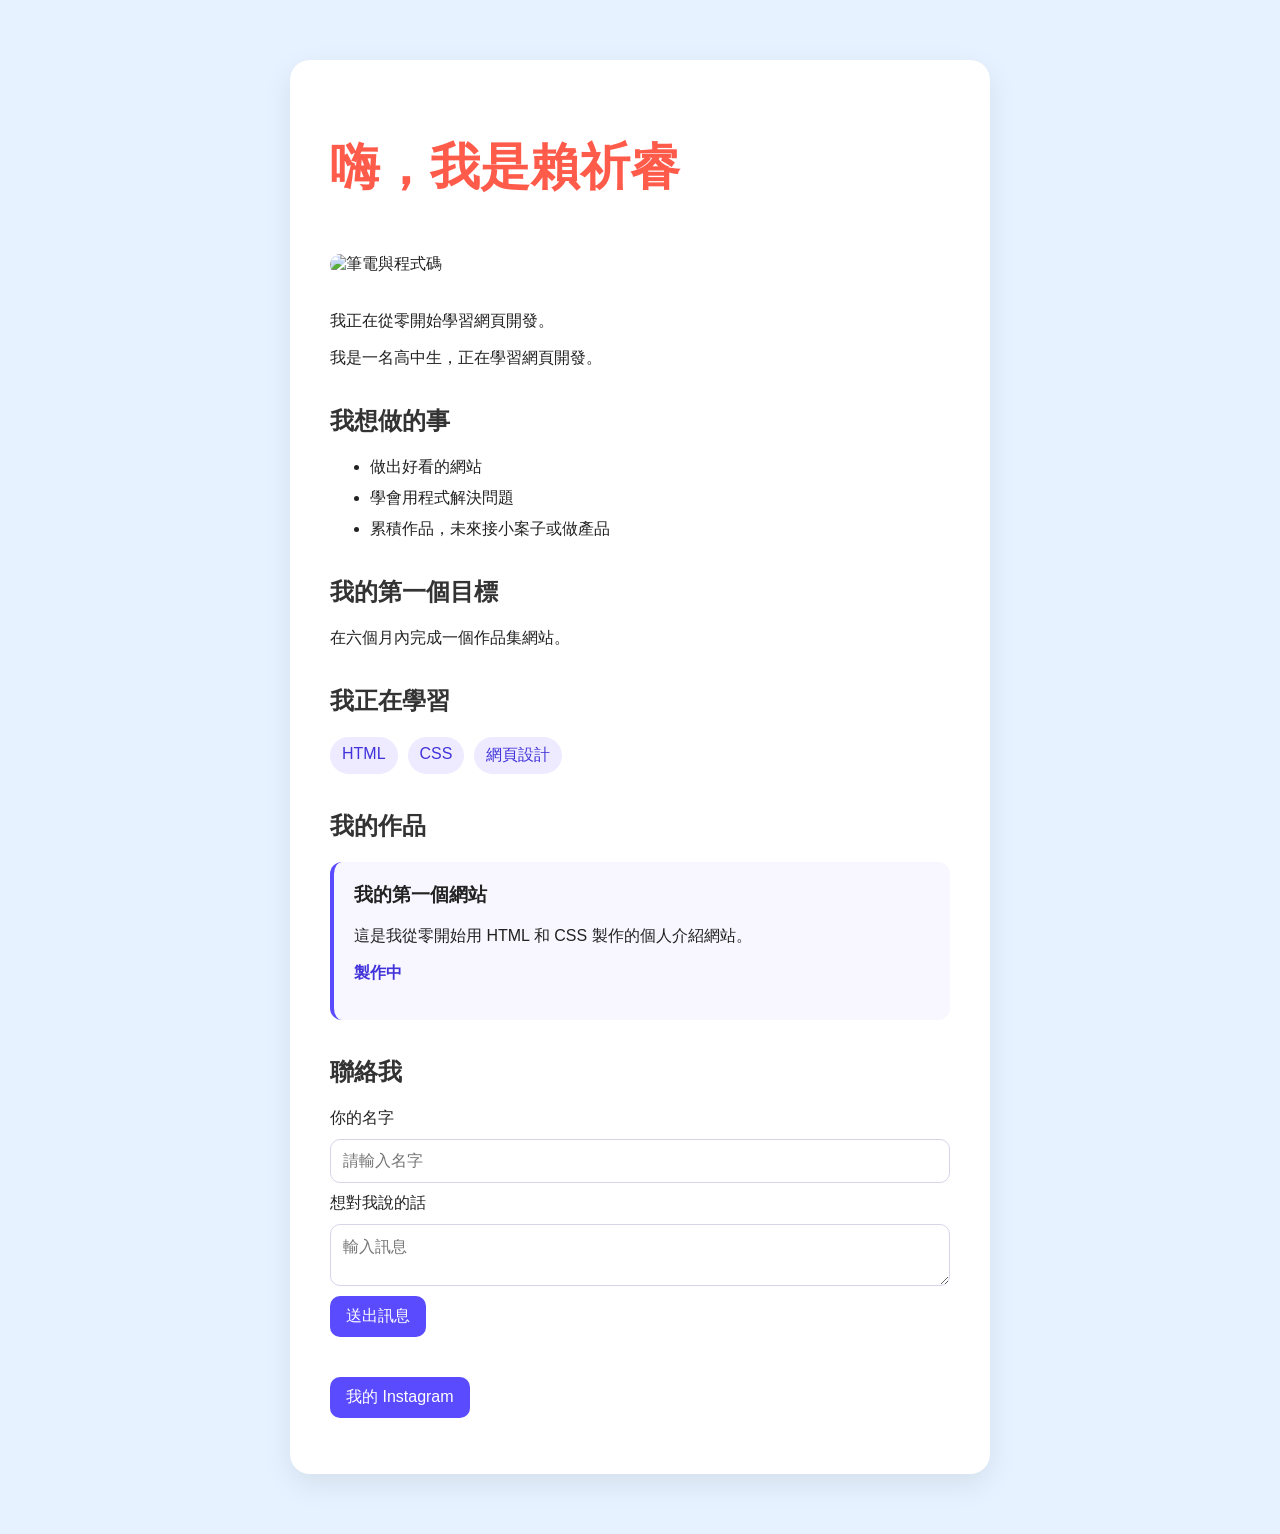
==== index.html @ d97a831a "完成個人網站與咖啡廳 Landing Page 第一版" ====
<!doctype html>
<html lang="zh-Hant">
<head>
  <meta charset="UTF-8">
  <meta name="viewport" content="width=device-width, initial-scale=1.0">
  <title>我的第一個網站</title>
  <link rel="stylesheet" href="style.css">
</head>

<body>
  <main class="card">
    <h1>嗨，我是賴祈睿</h1>

    <img
      src="https://images.unsplash.com/photo-1516321318423-f06f85e504b3?auto=format&fit=crop&w=800&q=80"
      alt="筆電與程式碼"
    >

    <p>我正在從零開始學習網頁開發。</p>
    <p>我是一名高中生，正在學習網頁開發。</p>

    <h2>我想做的事</h2>
    <ul>
      <li>做出好看的網站</li>
      <li>學會用程式解決問題</li>
      <li>累積作品，未來接小案子或做產品</li>
    </ul>

    <h2>我的第一個目標</h2>
    <p>在六個月內完成一個作品集網站。</p>
    <h2>我正在學習</h2>

<div class="skills">
  <span>HTML</span>
  <span>CSS</span>
  <span>網頁設計</span>
</div>
<h2>我的作品</h2>

<div class="project-card">
  <h3>我的第一個網站</h3>
  <p>這是我從零開始用 HTML 和 CSS 製作的個人介紹網站。</p>
  <p class="project-status">製作中</p>
</div>
<h2>聯絡我</h2>

<form class="contact-form">
  <label for="name">你的名字</label>
  <input id="name" type="text" placeholder="請輸入名字">

  <label for="message">想對我說的話</label>
  <textarea id="message" placeholder="輸入訊息"></textarea>

  <button type="button">送出訊息</button>
</form>
<p id="form-result"></p>

    <p>
      <a href="https://www.instagram.com/" target="_blank">我的 Instagram</a>
    </p>
  </main>
  <script src="script.js"></script>
</body>
</html>
---- style.css ----
body {
  font-family: Arial, sans-serif;
  max-width: 700px;
  margin: 60px auto;
  padding: 0 20px;
  background: #e6f2ff;
 color: #222;
}

h1 {
  color: #ff5b4b;
  font-size: 50px;
}

h2 {
  margin-top: 36px;
  color: #333;
}

li {
  margin: 10px 0;
}
img {
  width: 100%;
  border-radius: 16px;
  margin: 20px 0;
}

a {
  display: inline-block;
  padding: 10px 16px;
  background: #5b4bff;
  color: white;
  text-decoration: none;
  border-radius: 10px;
 transition: background 0.2s ease, transform 0.2s ease;
}

a:hover {
  background: #4133d9;
  transform: translateY(-2px);
}
.card {
  background: white;
  padding: 40px;
  border-radius: 20px;
  box-shadow: 0 10px 30px rgba(0, 0, 0, 0.08);
}
.skills {
  display: flex;
  gap: 10px;
  flex-wrap: wrap;
}

.skills span {
  padding: 8px 12px;
  background: #eeeaff;
  color: #4133d9;
  border-radius: 999px;
}
.project-card {
  background: #f8f7ff;
  padding: 20px;
  border-left: 4px solid #5b4bff;
  border-radius: 12px;
}

.project-card h3 {
  margin-top: 0;
}

.project-status {
  color: #4133d9;
  font-weight: bold;
}
@media (max-width: 600px) {
  body {
    margin: 20px auto;
    padding: 0 12px;
  }

  .card {
    padding: 24px;
  }

  h1 {
    font-size: 36px;
  }
}
.contact-form {
  display: flex;
  flex-direction: column;
  gap: 10px;
}

.contact-form input,
.contact-form textarea {
  font: inherit;
  padding: 12px;
  border: 1px solid #d8d5e8;
  border-radius: 10px;
}
.contact-form button {
  align-self: flex-start;
  padding: 10px 16px;
  background: #5b4bff;
  color: white;
  border: none;
  border-radius: 10px;
  font: inherit;
  cursor: pointer;
}
.contact-form button:hover {
  background: #4133d9;
}
#form-result {
  min-height: 24px;
  margin: 0;
  color: #4133d9;
  font-weight: bold;
}
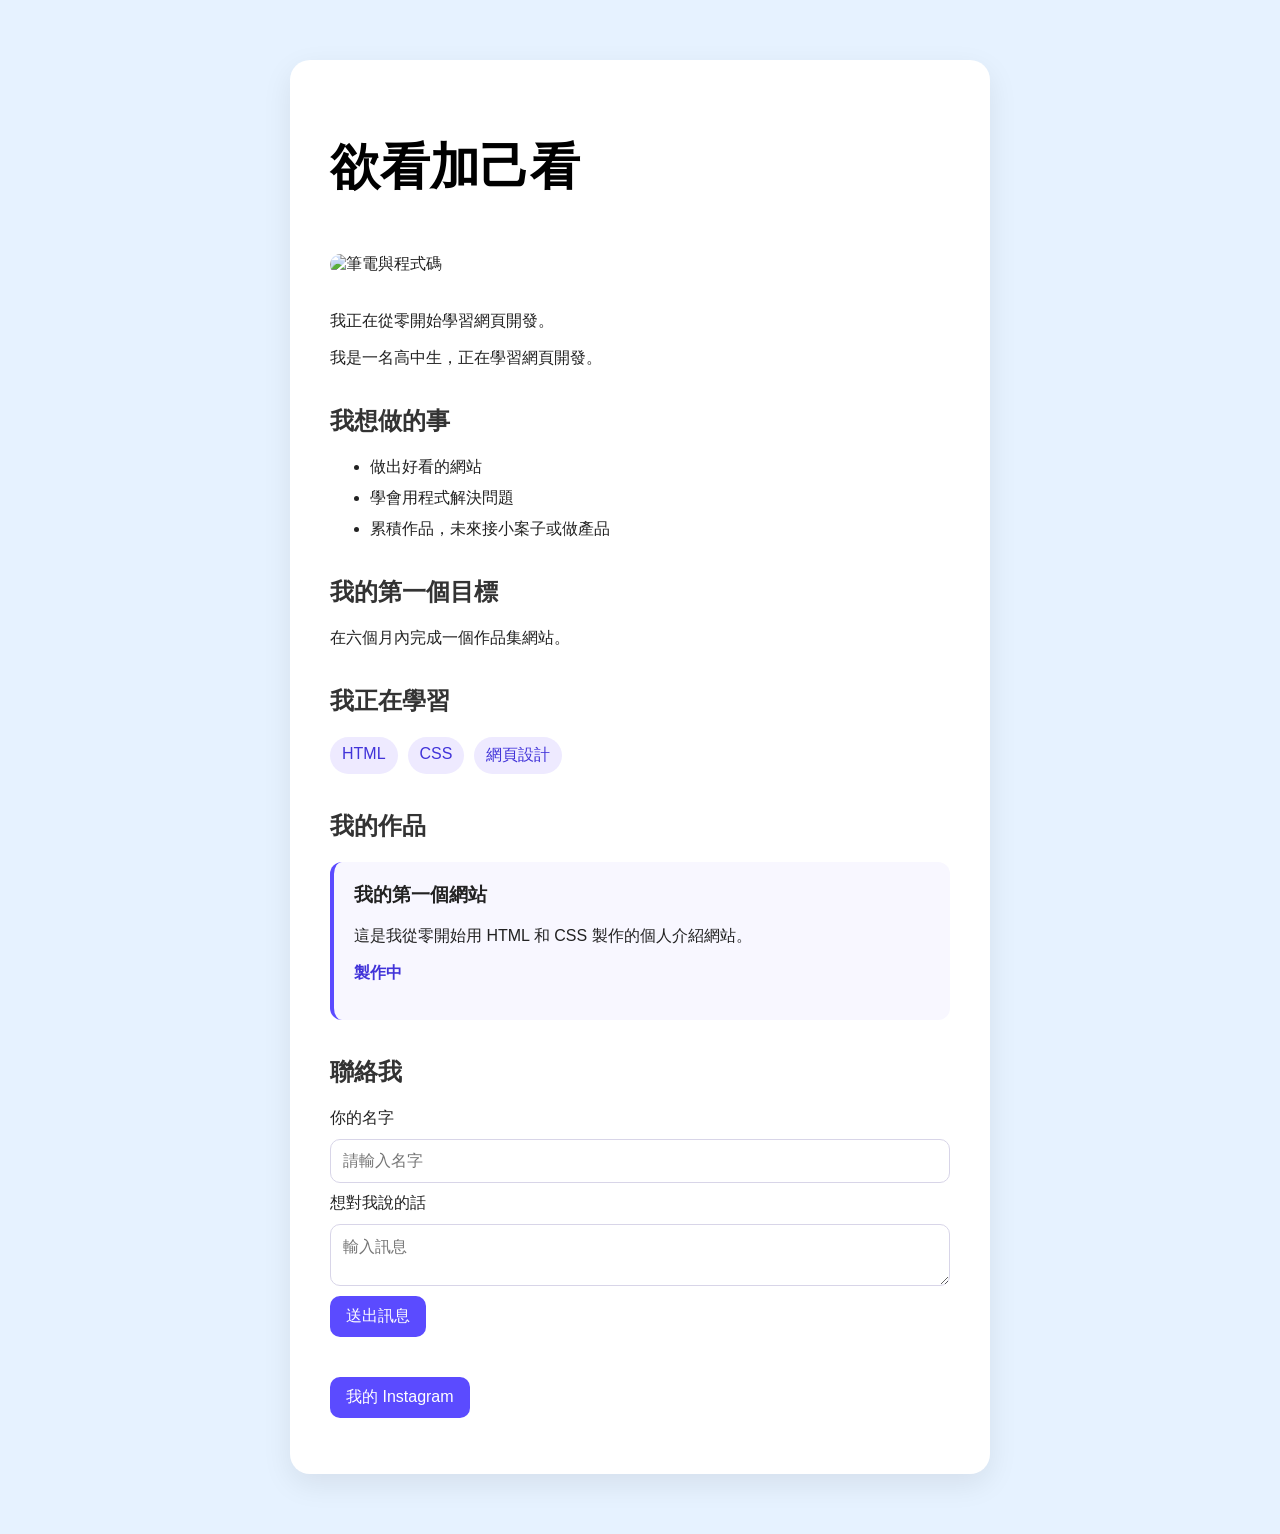
==== commit 37c6e6ee: "修改網站標題與文字顏色" ====
--- a/index.html
+++ b/index.html
@@ -9,7 +9,7 @@
 
 <body>
   <main class="card">
-    <h1>嗨，我是賴祈睿</h1>
+    <h1>欲看加己看</h1>
 
     <img
       src="https://images.unsplash.com/photo-1516321318423-f06f85e504b3?auto=format&fit=crop&w=800&q=80"
--- a/style.css
+++ b/style.css
@@ -8,7 +8,7 @@
 }
 
 h1 {
-  color: #ff5b4b;
+  color: #000000;
   font-size: 50px;
 }
 
